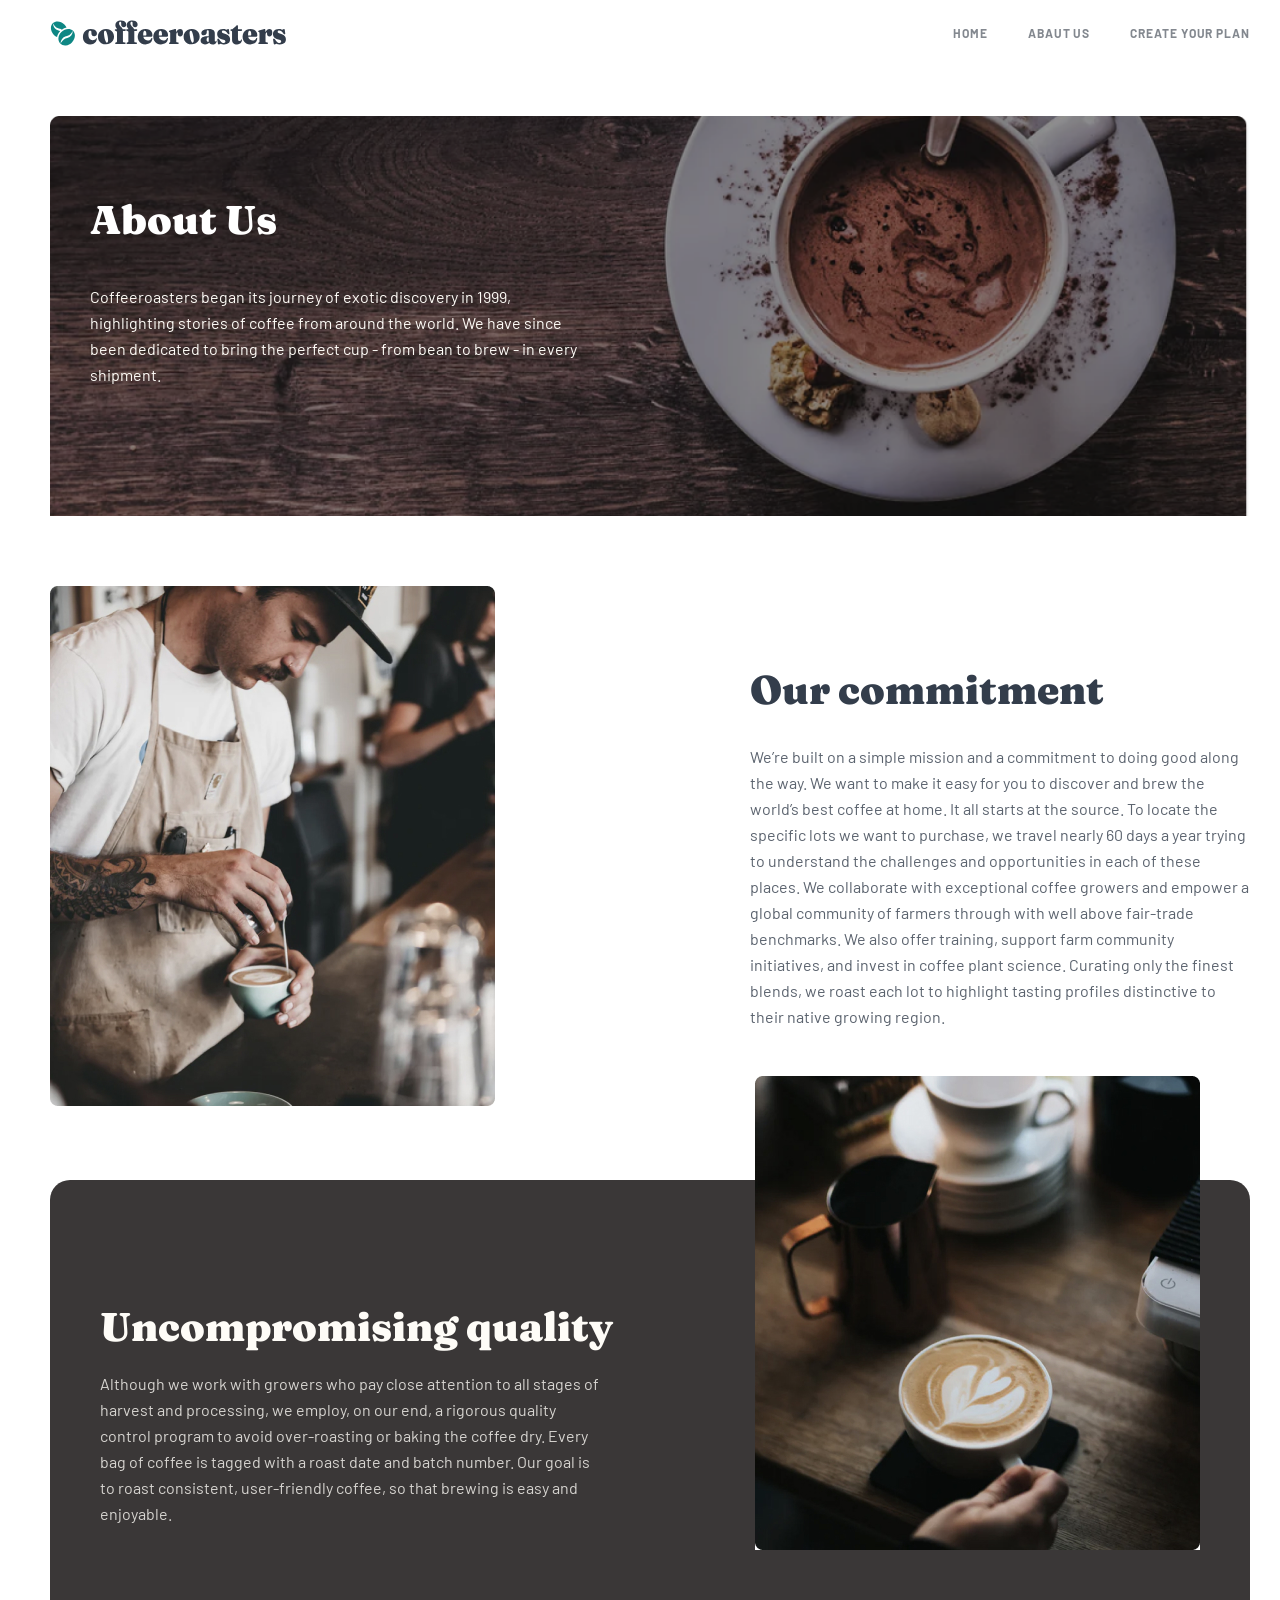
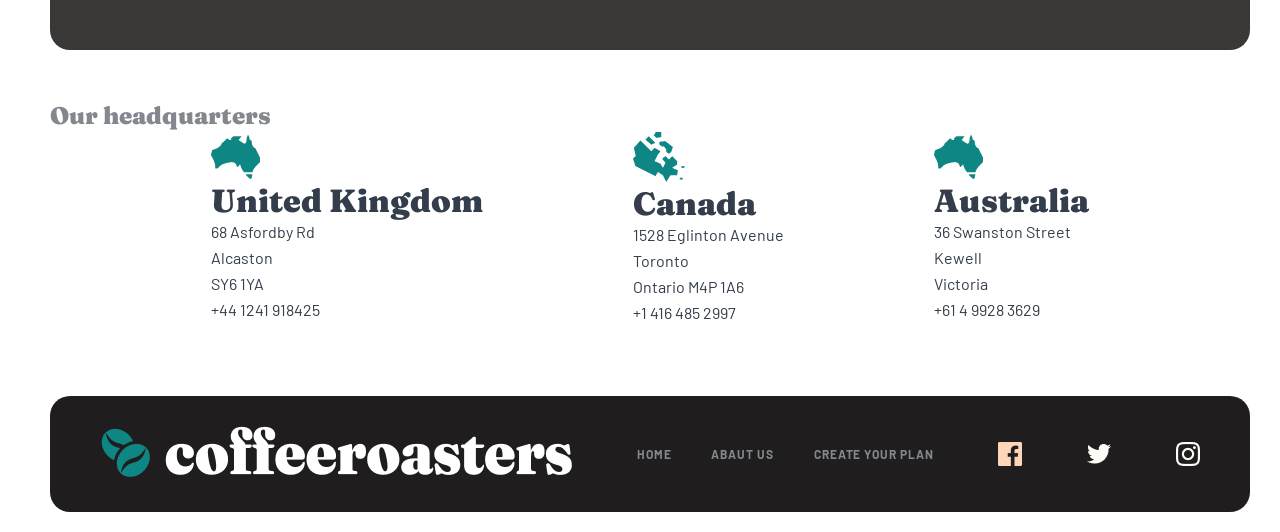
==== pages/abaut.html @ 78ddd1e0 "coffee" ====
<!DOCTYPE html>
  <html lang="en">
  <head>
    <meta charset="UTF-8">
    <meta name="viewport" content="width=device-width, initial-scale=1.0">
    <title>Abaut coffee</title>
    <link rel="stylesheet" href="../css/fonts.css">
    <link rel="stylesheet" href="../css/stayle.css">
  </head>
  <body>
      <div class="wraper">

     <header class="header">
       <nav class="navbar">
       <img src="../img/logo__footer.svg" class="navar__logo" alt="">
      
        <ul class="navbar__list">
        <li navbar__itmes>
            <a href="#" class="navbar__link">Home</a>
        </li>

         <li navbar__itmes>
            <a href="./pages/abaut.html" class="navbar__link">Abaut us</a>
        </li>
         <li navbar__itmes>
            <a href="#" class="navbar__link">Create Your plan</a>
         </li> 
         </ul>
         </nav>
         <div class="abautIntro">
          <div class="abautIntro__left"></div>         
        <h2 class="abautIntro__title">About Us</h2>
        <p class="abautIntro__text">Coffeeroasters began its journey of exotic discovery in 1999, highlighting stories of coffee from around the world. We have since been dedicated to bring the perfect cup - from bean to brew - in every shipment.</p>
        </div>
        
        <main>

          <section class="aur">
            <div class="aur__left">
              <div class="aur__img"><img src="../img/left.jpg" alt=""></div>
            </div>
            <div class="aur__right">
           <h2 class="aur__title">Our commitment</h2>
           <p class="aur__text">We’re built on a simple mission and a commitment to doing good along the way. We want to make it easy for you to discover and brew the world’s best coffee at home. It all starts at the source. To locate the specific lots we want to purchase, we travel nearly 60 days a year trying to understand the challenges and opportunities in each of these places. We collaborate with exceptional coffee growers and empower a global community of farmers through with well above fair-trade benchmarks. We also offer training, support farm community initiatives, and invest in coffee plant science. Curating only the finest blends, we roast each lot to highlight tasting profiles distinctive to their native growing region.</p>
            </div>
          </section>
        </main>
        <main class="quality">
          <div class="quality__left">
          <h2 class="quality__title">Uncompromising quality</h2>
          <p class="qualty__text">Although we work with growers who pay close attention to all stages of harvest and processing, we employ, on our end, a rigorous quality control program to avoid over-roasting or baking the coffee dry. Every bag of coffee is tagged with a roast date and batch number. Our goal is to roast consistent, user-friendly coffee, so that brewing is easy and enjoyable.</p>
         </div>
         <div class="quality__right"><img src="../img/copichino.jpg" alt=""></div>
        </main>
        <h4 class="cauntry__title">Our headquarters</h4>
        <section class="cauntry">
          <div><img src="../img/jaylashuv1.png" alt="">
          <h2 class="cauntry__h2">United Kingdom</h2>
         <p>68  Asfordby Rd</p>
         <p>Alcaston</p>
         <p>SY6 1YA</p>
         <p>+44 1241 918425</p>
        </div>
          <div><img src="../img/joylashuv2.png" alt="">
          <h2 class="cauntry__h2">Canada</h2>
         <p>1528  Eglinton Avenue</p>
         <p>Toronto</p>
         <p>Ontario M4P 1A6</p>
         <p>+1 416 485 2997</p>
           </div>
           <div><img src="../img/joylashuv.3.png" alt="">
          <h2 class="cauntry__h2">Australia</h2>
         <p>36 Swanston Street</p>
         <p>Kewell</p>
         <p>Victoria</p>
         <p>+61 4 9928 3629</p>
        </div>
        </section>
      </header> 
        <footer class="footer"> 
        <div class="footrt__img"><img src="../img/logo__nav.png" alt=""></div>
        <ul class="navbar__list">
        <li navbar__itmes>
            <a href="#" class="navbar__link">Home</a>
        </li>
         <li navbar__itmes>
            <a href="#" class="navbar__link">Abaut us</a>
        </li>
         <li navbar__itmes>
            <a href="#" class="navbar__link">Create Your plan</a>
        </li>
        </ul>
       <img src="../img/fakebook.png" alt="">
       <img src="../img/tiwitwe.png" alt="">
       <img src="../img/instagaram.png" alt="">
       </footer> 
          </div>
  </body>
  </html>
---- css/fonts.css ----
/* fraunces-regular - latin */
@font-face {
  font-display: swap; /* Check https://developer.mozilla.org/en-US/docs/Web/CSS/@font-face/font-display for other options. */
  font-family: 'Fraunces';
  font-style: normal;
  font-weight: 400;
  src: url('../fonts/fraunces-v38-latin-regular.woff2') format('woff2'); /* Chrome 36+, Opera 23+, Firefox 39+, Safari 12+, iOS 10+ */
}
/* fraunces-900 - latin */
@font-face {
  font-display: swap; /* Check https://developer.mozilla.org/en-US/docs/Web/CSS/@font-face/font-display for other options. */
  font-family: 'Fraunces';
  font-style: normal;
  font-weight: 900;
  src: url('../fonts/fraunces-v38-latin-900.woff2') format('woff2'); /* Chrome 36+, Opera 23+, Firefox 39+, Safari 12+, iOS 10+ */
}

/* barlow-regular - latin */
@font-face {
  font-display: swap; /* Check https://developer.mozilla.org/en-US/docs/Web/CSS/@font-face/font-display for other options. */
  font-family: 'Barlow';
  font-style: normal;
  font-weight: 400;
  src: url('../fonts/barlow-v13-latin-regular.woff2') format('woff2'); /* Chrome 36+, Opera 23+, Firefox 39+, Safari 12+, iOS 10+ */
}
/* barlow-700 - latin */
@font-face {
  font-display: swap; /* Check https://developer.mozilla.org/en-US/docs/Web/CSS/@font-face/font-display for other options. */
  font-family: 'Barlow';
  font-style: normal;
  font-weight: 700;
  src: url('../fonts/barlow-v13-latin-700.woff2') format('woff2'); /* Chrome 36+, Opera 23+, Firefox 39+, Safari 12+, iOS 10+ */
}
---- css/stayle.css ----
@charset "UTF-8";
* {
  padding: 0;
  margin: 0;
  box-sizing: border-box;
}

li {
  list-style: none;
}

a {
  text-decoration: none;
}

.wraper {
  width: 1300px;
  margin: auto;
  padding: 20px 50px;
}

.navbar {
  display: flex;
  justify-content: space-between;
  align-items: center;
}
.navbar__logo {
  width: 220px;
}
.navbar__list {
  gap: 40px;
  display: flex;
  justify-content: space-between;
  align-items: center;
}
.navbar__link {
  /* HOME */
  font-family: "Barlow";
  font-style: normal;
  font-weight: 700;
  font-size: 12px;
  line-height: 15px;
  /* identical to box height, or 125% */
  letter-spacing: 0.923077px;
  text-transform: uppercase;
  color: #83888F;
}
.navbar__link__hover {
  color: #312d2d;
  transition: all 0.3s linear;
}

.intro {
  background-image: url(../img/coffe.png);
  background-repeat: no-repeat;
  background-size: cover;
  background-position: top center;
  height: 500px;
  border-radius: 20px;
  margin-top: 70px;
  padding: 60px 70px;
}
.intro__title {
  /* Great coffee made si */
  width: 500px;
  font-family: "Fraunces ";
  font-style: normal;
  font-weight: 900;
  font-size: 72px;
  line-height: 72px;
  /* or 100% */
  color: #FEFCF7;
}
.intro__text {
  /* Start your mornings */
  width: 500px;
  margin: 20px 0;
  font-family: "Barlow";
  font-style: normal;
  font-weight: 400;
  font-size: 16px;
  line-height: 26px;
  /* or 162% */
  color: #FEFCF7;
  mix-blend-mode: normal;
  opacity: 0.8;
}
.intro__btn:hover {
  border-color: aqua;
}
.intro__btn:active {
  border-color: rgb(103, 146, 146);
}
.intro__btn {
  /* Group 3 */
  width: 217px;
  height: 56px;
  /* Rectangle */
  background: #66D2CF;
  border-radius: 6px;
  /* Create your plan */
  font-family: "Fraunces ";
  font-style: normal;
  font-weight: 900;
  font-size: 18px;
  line-height: 25px;
  /* identical to box height, or 139% */
  text-align: center;
  color: #FEFCF7;
  border: none;
}

.collection {
  display: flex;
  justify-content: space-between;
  align-items: center;
  margin-top: 100px;
  background-image: url(../img/collecion.png);
  background-size: contain;
  background-repeat: no-repeat;
  background-position: top center;
}
.collection__card {
  margin-top: 50px;
  display: flex;
  justify-content: space-between;
  align-items: center;
  flex-direction: column;
  text-align: center;
  gap: 30px;
}
.collection__title {
  font-family: "Fraunces";
  font-style: normal;
  font-weight: 900;
  font-size: 24px;
  line-height: 32px;
  /* identical to box height, or 133% */
  text-align: center;
  color: #333D4B;
}
.collection__text {
  /* Light and flavorful */
  font-family: "Barlow";
  font-style: normal;
  font-weight: 400;
  font-size: 16px;
  line-height: 26px;
  /* or 162% */
  text-align: center;
  color: #333D4B;
}

.why {
  position: relative;
  height: 600px;
  border-radius: 20px;
  background-color: #1b1a1a;
  color: white;
  padding: 50px;
}
.why__title {
  text-align: center;
  margin-top: 30px;
  font-family: "Fraunces";
  font-style: normal;
  font-weight: 900;
  font-size: 40px;
  /* identical to box height, or 120% */
  text-align: center;
  color: #FEFCF7;
}
.why__text {
  /* A large part of our */
  font-family: "Barlow";
  width: 600px;
  margin: auto;
  font-style: normal;
  font-weight: 400;
  font-size: 16px;
  line-height: 26px;
  /* or 162% */
  text-align: center;
  color: #FEFCF7;
  mix-blend-mode: normal;
  opacity: 0.8;
}
.why__cards {
  display: flex;
  justify-content: space-between;
  align-items: center;
  position: absolute;
  gap: 25px;
  bottom: -100px;
}
.why__card {
  /* Group 10 Copy 2 */
  width: 350px;
  height: 382px;
  background-color: #0E8784;
  border-radius: 20px;
  padding: 40px 30px;
  display: flex;
  justify-content: space-between;
  align-items: center;
  flex-direction: column;
  justify-content: center;
  gap: 30px;
}
.why__title {
  /* Best quality */
  font-family: "Fraunces";
  font-style: normal;
  font-weight: 900;
  font-size: 24px;
  line-height: 32px;
  /* identical to box height, or 133% */
  text-align: center;
  color: #FEFCF7;
}
.why__text {
  /* Best quality */
  font-family: "Fraunces ";
  font-style: normal;
  font-weight: 900;
  font-size: 24px;
  line-height: 32px;
  /* identical to box height, or 133% */
  text-align: center;
  color: #FEFCF7;
}

.work {
  margin-top: 200px;
}
.work__title {
  /* How it works */
  font-family: "Fraunces ";
  font-style: normal;
  font-weight: 900;
  font-size: 24px;
  line-height: 32px;
  /* identical to box height, or 133% */
  color: #83888F;
}
.work__top {
  display: flex;
  justify-content: space-between;
  align-items: center;
  width: 900px;
  margin: 40px 0;
}
.work__circle {
  width: 40px;
  height: 40px;
  border-radius: 50%;
  border: 1px solid rgb(33, 140, 104);
}
.work__hr {
  height: 2px;
  border-radius: 20px;
  border: 2px solid;
  width: 500px;
}
.work__bottom {
  display: flex;
  justify-content: space-between;
  align-items: center;
}
.work__subtitle {
  /* 01 */
  font-family: "Fraunces ";
  font-style: normal;
  font-weight: 900;
  font-size: 72px;
  line-height: 72px;
  /* identical to box height, or 100% */
  color: #FDD6BA;
}
.work__maintitle {
  /* Pick your coffee */
  font-family: "Fraunces ";
  font-style: normal;
  font-weight: 900;
  font-size: 32px;
  line-height: 36px;
  /* or 112% */
  color: #333D4B;
}
.work__text {
  /* Select from our evol */
  font-family: "Barlow";
  font-style: normal;
  font-weight: 400;
  font-size: 16px;
  line-height: 26px;
  width: 300px;
  /* or 162% */
  margin: 20px 0;
  color: #333D4B;
}
.work__btn:hover {
  border-color: aqua;
}
.work__btn:active {
  border-color: rgb(103, 146, 146);
}
.work__btn {
  /* Group 3 */
  width: 217px;
  height: 56px;
  /* Rectangle */
  background: #66D2CF;
  border-radius: 6px;
  /* Create your plan */
  font-family: "Fraunces ";
  font-style: normal;
  font-weight: 900;
  font-size: 18px;
  line-height: 25px;
  /* identical to box height, or 139% */
  text-align: center;
  color: #FEFCF7;
  border: none;
}

.footer {
  background-color: rgb(31, 29, 29);
  display: flex;
  justify-content: space-between;
  align-items: center;
  padding: 30px 50px;
  border-radius: 20px;
  margin-top: 70px;
}
.footer__logo {
  width: 200px;
}
.footer__list {
  display: flex;
  justify-content: space-between;
  align-items: center;
  gap: 20px;
}
.footer__link {
  color: white;
  font-family: "Barlow";
}
.footer__link:hover {
  background-color: rgb(67, 28, 28);
}

.abautIntro {
  margin-top: 70px;
  height: 400px;
  background-image: url(../img/bg.png);
  background-repeat: no-repeat;
  background-position: center top;
  background-size: cover;
  padding: 80px 40px;
}
.abautIntro__title {
  /* About Us */
  font-family: "Fraunces";
  font-style: normal;
  font-weight: 900;
  font-size: 40px;
  line-height: 48px;
  /* identical to box height, or 120% */
  color: white;
}
.abautIntro__text {
  /* Coffeeroasters began */
  font-family: "Barlow";
  width: 500px;
  font-style: normal;
  font-weight: 400;
  font-size: 16px;
  line-height: 26px;
  /* or 162% */
  margin-top: 40px;
  color: #FEFCF7;
}

.aur {
  display: flex;
  justify-content: space-between;
  align-items: center;
  gap: 70px;
  margin: 70px 0;
}
.aur__title {
  /* Our commitment */
  font-family: "Fraunces";
  font-style: normal;
  font-weight: 900;
  font-size: 40px;
  line-height: 48px;
  /* identical to box height, or 120% */
  color: #333D4B;
}
.aur__text {
  /* We’re built on a sim */
  font-family: "Barlow";
  font-style: normal;
  font-weight: 400;
  font-size: 16px;
  line-height: 26px;
  /* or 162% */
  margin-top: 30px;
  width: 500px;
  color: #333D4B;
  mix-blend-mode: normal;
  opacity: 0.8;
}

.quality {
  display: flex;
  justify-content: space-between;
  align-items: center;
  height: 470px;
  background-color: rgb(58, 55, 55);
  margin: 50px 0;
  border-radius: 20px;
  padding: 0 50px;
}
.quality__title {
  /* Uncompromising quali */
  font-family: "Fraunces";
  font-style: normal;
  font-weight: 900;
  font-size: 40px;
  line-height: 48px;
  /* identical to box height, or 120% */
  color: #FEFCF7;
}
.quality .qualty__text {
  /* Although we work wit */
  font-family: "Barlow";
  font-style: normal;
  font-weight: 400;
  font-size: 16px;
  line-height: 26px;
  /* or 162% */
  width: 500px;
  color: #FEFCF7;
  margin-top: 20px;
  mix-blend-mode: normal;
  opacity: 0.8;
}
.quality__right {
  margin-top: -200px;
  border-radius: 20px;
}

.cauntry {
  display: flex;
  justify-content: space-between;
  align-items: center;
  justify-content: center;
  gap: 150px;
}
.cauntry__title {
  /* Our headquarters */
  font-family: "Fraunces";
  font-style: normal;
  font-weight: 900;
  font-size: 24px;
  line-height: 32px;
  /* identical to box height, or 133% */
  color: #83888F;
}
.cauntry__h2 {
  /* United Kingdom */
  font-family: "Fraunces";
  font-style: normal;
  font-weight: 900;
  font-size: 32px;
  line-height: 36px;
  /* identical to box height, or 112% */
  color: #333D4B;
}
.cauntry p {
  /* 68 Asfordby Rd Alcas */
  font-family: "Barlow";
  font-style: normal;
  font-weight: 400;
  font-size: 16px;
  line-height: 26px;
  /* or 162% */
  color: #333D4B;
}

.creat {
  justify-content: center;
  align-items: center;
  background-image: url(../img/bgimg.png);
  margin-top: 70px;
  height: 450px;
  margin-top: 70px;
  border-radius: 20px;
}
.creat__title {
  /* Create a plan */
  font-family: "Fraunces";
  font-style: normal;
  font-weight: 900;
  font-size: 72px;
  line-height: 72px;
  padding: 20px 0;
  /* identical to box height, or 100% */
  color: #FEFCF7;
}
.creat__text {
  /* Build a subscription */
  font-family: "Barlow";
  font-style: normal;
  font-weight: 400;
  font-size: 16px;
  line-height: 26px;
  /* or 162% */
  color: #FEFCF7;
  mix-blend-mode: normal;
  opacity: 0.8;
  width: 500px;
}

.work2 {
  height: 500px;
  background-color: rgb(30, 28, 28);
  padding: 20px 20px;
  border-radius: 20px;
  margin-top: 30px;
}
.work2__subtitle {
  /* 01 */
  font-family: "Fraunces 9pt";
  font-style: normal;
  font-weight: 900;
  font-size: 72px;
  line-height: 72px;
  /* identical to box height, or 100% */
  color: #FDD6BA;
}
.work2__maintitle {
  /* Pick your coffee */
  font-family: "Fraunces";
  font-style: normal;
  font-weight: 900;
  font-size: 32px;
  line-height: 36px;
  /* or 112% */
  color: #FEFCF7;
}
.work2__text {
  /* Select from our evol */
  font-family: "Barlow";
  font-style: normal;
  font-weight: 400;
  font-size: 16px;
  line-height: 26px;
  /* or 162% */
  color: #FEFCF7;
  gap: 10px;
}

.drink {
  display: flex;
  justify-content: space-between;
  align-items: center;
  text-align: start;
  margin-top: 100px;
}
.drink__right {
  width: 800px;
}
.drink__itme {
  display: flex;
  justify-content: space-between;
  align-items: center;
  gap: 30px;
  margin-top: 20px;
}
.drink__itme h2 {
  /* 01 */
  font-family: "Fraunces";
  font-style: normal;
  font-weight: 900;
  font-size: 24px;
  line-height: 32px;
  /* identical to box height, or 133% */
  color: #0E8784;
}
.drink__itme p {
  /* Preferences */
  font-family: "Fraunces";
  font-style: normal;
  font-weight: 900;
  font-size: 24px;
  line-height: 32px;
  /* identical to box height, or 133% */
  color: #333D4B;
}
.drink__itme p:hover {
  color: #0E8784;
}
.drink hr {
  border: 1px solid;
  margin-top: 20px;
}
.drink__card {
  display: flex;
  justify-content: space-between;
  align-items: center;
  flex-direction: column;
  gap: 30px;
  margin-top: 30px;
}
.drink__card-top {
  display: flex;
  justify-content: space-between;
  align-items: center;
  gap: 50px;
}
.drink__card-top p {
  /* How do you drink you */
  font-family: "Fraunces";
  font-style: normal;
  font-weight: 900;
  font-size: 40px;
  line-height: 48px;
  /* identical to box height, or 120% */
  color: #83888F;
}
.drink__card-top i {
  font-size: 50px;
}
.drink__card-bottom {
  display: flex;
  justify-content: space-between;
  align-items: center;
  gap: 30px;
}
.drink__card-bottom-card {
  width: 250px;
  height: 220px;
  border: 1px solid;
  border-radius: 20px;
  display: flex;
  justify-content: space-between;
  align-items: center;
  flex-direction: column;
  justify-content: center;
  gap: 30px;
  text-align: center;
  padding: 30px 20px;
  background-color: aqua;
}
.drink__card-bottom-card:hover {
  background-color: antiquewhite;
}
.drink__card-bottom-card:active {
  background-color: #333D4B;
}

.order {
  width: 700px;
  height: 200px;
  border: 1px solid;
  background-color: #333D4B;
  padding: 20px 10px;
  border-radius: 20px;
  margin-top: 30px;
}
.order__title {
  /* Order Summary */
  font-family: "Barlow";
  font-style: normal;
  font-weight: 400;
  font-size: 16px;
  line-height: 26px;
  /* identical to box height, or 162% */
  text-transform: uppercase;
  width: 500px;
  color: #FFFFFF;
  mix-blend-mode: normal;
  opacity: 0.5;
}
.order__text {
  /* “I drink my coffee a */
  font-family: "Fraunces";
  font-style: normal;
  font-weight: 900;
  font-size: 24px;
  line-height: 40px;
  /* or 167% */
  color: #FFFFFF;
  margin-top: 20px;
}

.btn:hover {
  border-color: aqua;
}
.btn:active {
  border-color: rgb(103, 146, 146);
}
.btn {
  /* Group 3 */
  width: 217px;
  height: 56px;
  /* Rectangle */
  background: #66D2CF;
  border-radius: 6px;
  /* Create your plan */
  font-family: "Fraunces ";
  font-style: normal;
  font-weight: 900;
  font-size: 18px;
  line-height: 25px;
  /* identical to box height, or 139% */
  text-align: center;
  color: #FEFCF7;
  border: none;
  margin-top: 20px;
}

.order__right {
  display: flex;
  justify-content: space-between;
  align-items: center;
  width: 700px;
  height: 200px;
  background-color: black;
  border-radius: 20px;
}/*# sourceMappingURL=stayle.css.map */
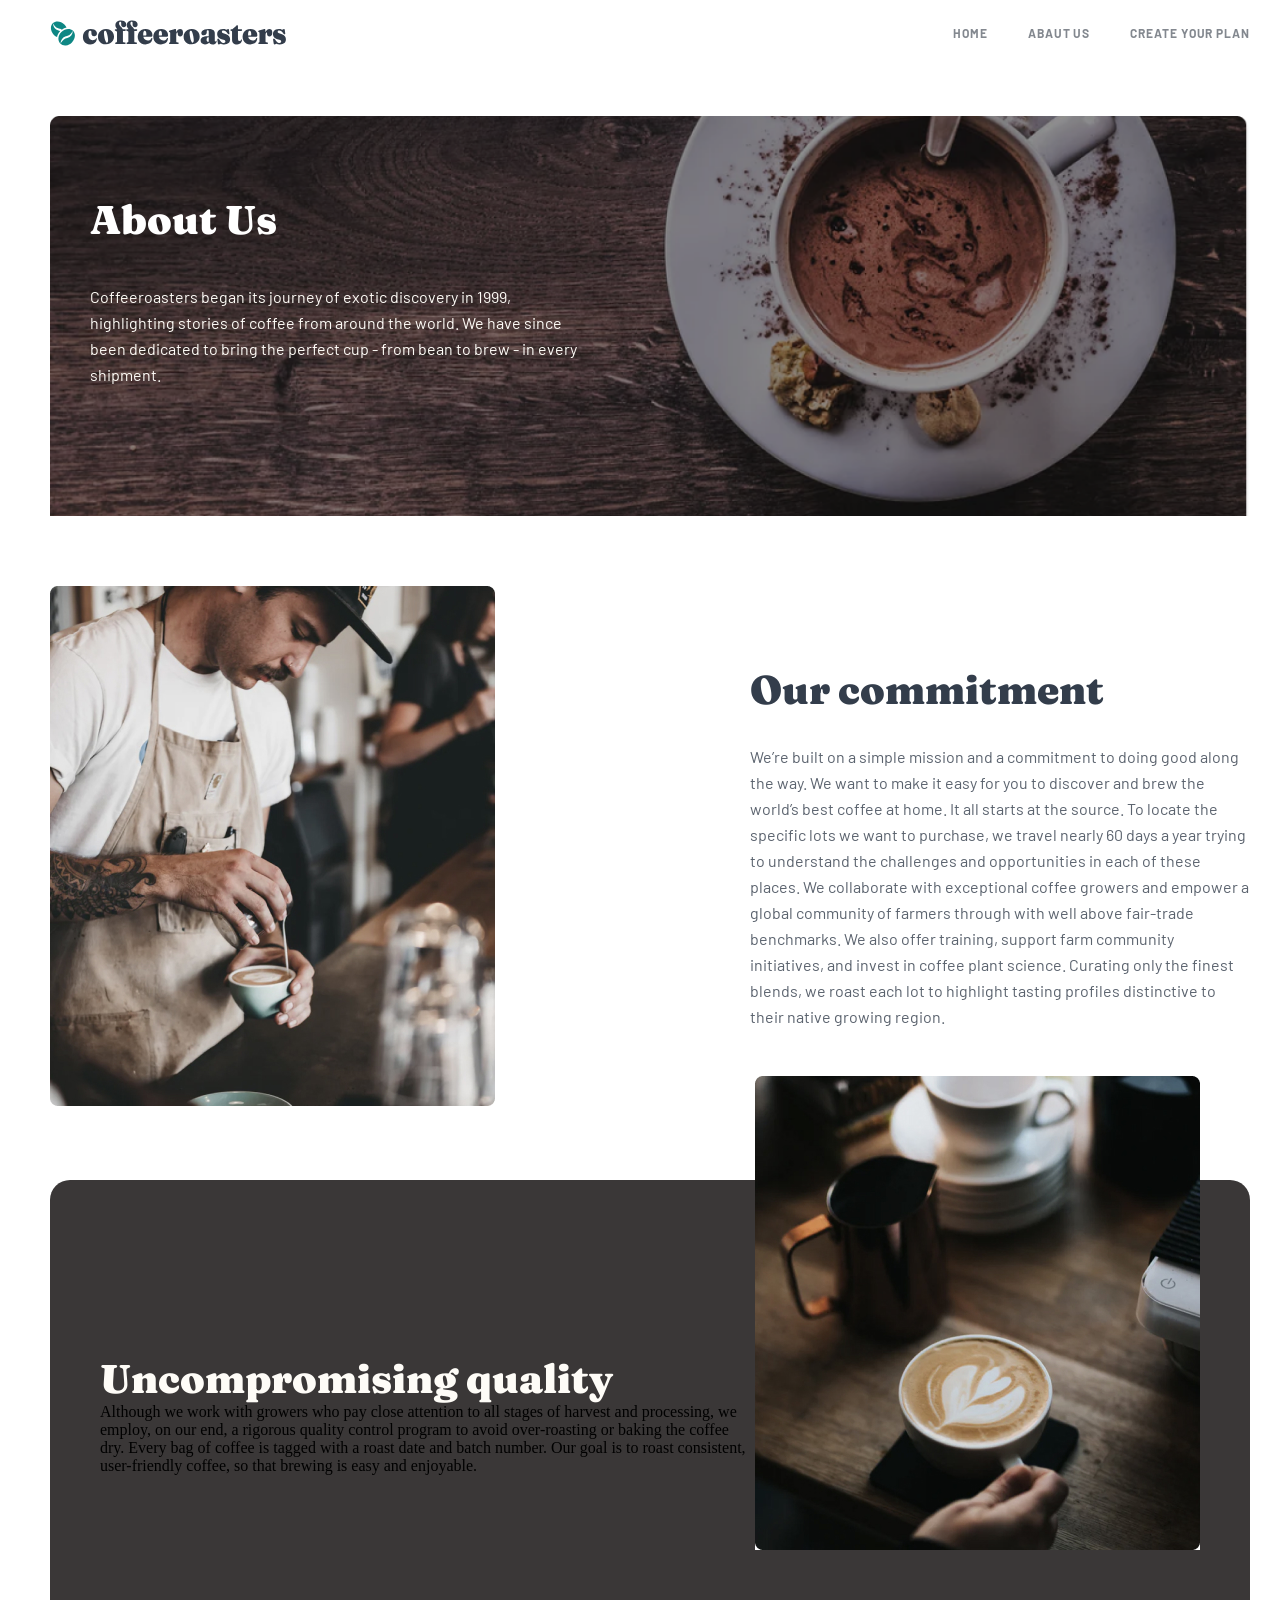
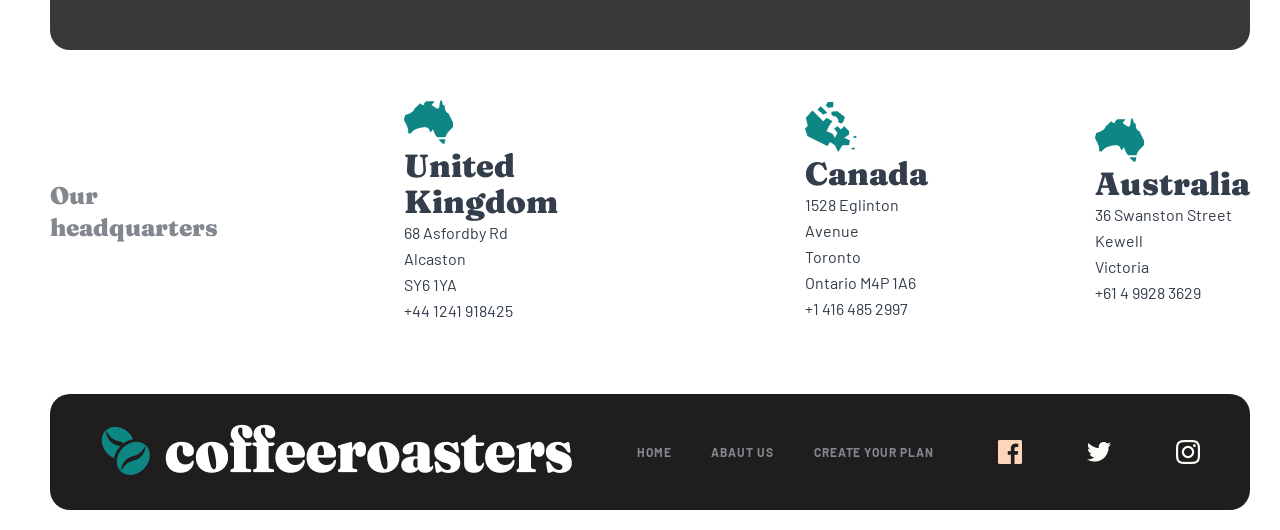
==== commit 72a1b7b5: "coffee" ====
--- a/pages/abaut.html
+++ b/pages/abaut.html
@@ -1,100 +1,117 @@
 <!DOCTYPE html>
-  <html lang="en">
-  <head>
-    <meta charset="UTF-8">
-    <meta name="viewport" content="width=device-width, initial-scale=1.0">
-    <title>Abaut coffee</title>
-    <link rel="stylesheet" href="../css/fonts.css">
-    <link rel="stylesheet" href="../css/stayle.css">
-  </head>
-  <body>
-      <div class="wraper">
+<html lang="en">
 
-     <header class="header">
-       <nav class="navbar">
-       <img src="../img/logo__footer.svg" class="navar__logo" alt="">
-      
+<head>
+  <meta charset="UTF-8">
+  <meta name="viewport" content="width=device-width, initial-scale=1.0">
+  <title>Abaut coffee</title>
+  <link rel="stylesheet" href="../css/fonts.css">
+  <link rel="stylesheet" href="../css/stayle.css">
+</head>
+
+<body>
+  <div class="wraper">
+
+    <header class="header">
+      <nav class="navbar">
+        <img src="../img/logo__footer.svg" class="navar__logo" alt="">
+
         <ul class="navbar__list">
-        <li navbar__itmes>
-            <a href="#" class="navbar__link">Home</a>
-        </li>
+          <li navbar__itmes>
+            <a href="../index.html" class="navbar__link">Home</a>
+          </li>
 
-         <li navbar__itmes>
+          <li navbar__itmes>
             <a href="./pages/abaut.html" class="navbar__link">Abaut us</a>
-        </li>
-         <li navbar__itmes>
-            <a href="#" class="navbar__link">Create Your plan</a>
-         </li> 
-         </ul>
-         </nav>
-         <div class="abautIntro">
+          </li>
+          <li navbar__itmes>
+            <a href="./create.html" class="navbar__link">Create Your plan</a>
+          </li>
+        </ul>
+        <div class="navbar__burger">
+          <div class="navbar__burger__itme"></div>
+          <div class="navbar__burger__itme"></div>
+          <div class="navbar__burger__itme"></div>
+        </div>
+      </nav>
+      <div class="abautIntro">
           <div class="abautIntro__left"></div>         
         <h2 class="abautIntro__title">About Us</h2>
         <p class="abautIntro__text">Coffeeroasters began its journey of exotic discovery in 1999, highlighting stories of coffee from around the world. We have since been dedicated to bring the perfect cup - from bean to brew - in every shipment.</p>
         </div>
-        
-        <main>
+    </header>
 
-          <section class="aur">
-            <div class="aur__left">
-              <div class="aur__img"><img src="../img/left.jpg" alt=""></div>
-            </div>
-            <div class="aur__right">
-           <h2 class="aur__title">Our commitment</h2>
-           <p class="aur__text">We’re built on a simple mission and a commitment to doing good along the way. We want to make it easy for you to discover and brew the world’s best coffee at home. It all starts at the source. To locate the specific lots we want to purchase, we travel nearly 60 days a year trying to understand the challenges and opportunities in each of these places. We collaborate with exceptional coffee growers and empower a global community of farmers through with well above fair-trade benchmarks. We also offer training, support farm community initiatives, and invest in coffee plant science. Curating only the finest blends, we roast each lot to highlight tasting profiles distinctive to their native growing region.</p>
-            </div>
-          </section>
-        </main>
-        <main class="quality">
-          <div class="quality__left">
+    <main>
+
+      <section class="aur">
+          <div class="aur__left">
+            <div class="aur__img"><img src="../img/left.jpg" alt=""></div>
+          </div>
+          <div class="aur__right">
+            <h2 class="aur__title">Our commitment</h2>
+            <p class="aur__text">We’re built on a simple mission and a commitment to doing good along the way. We want
+              to make it easy for you to discover and brew the world’s best coffee at home. It all starts at the source.
+              To locate the specific lots we want to purchase, we travel nearly 60 days a year trying to understand the
+              challenges and opportunities in each of these places. We collaborate with exceptional coffee growers and
+              empower a global community of farmers through with well above fair-trade benchmarks. We also offer
+              training, support farm community initiatives, and invest in coffee plant science. Curating only the finest
+              blends, we roast each lot to highlight tasting profiles distinctive to their native growing region.</p>
+          </div>
+        </section>
+    </main>
+    <main class="quality">
+        <div class="quality__left">
           <h2 class="quality__title">Uncompromising quality</h2>
-          <p class="qualty__text">Although we work with growers who pay close attention to all stages of harvest and processing, we employ, on our end, a rigorous quality control program to avoid over-roasting or baking the coffee dry. Every bag of coffee is tagged with a roast date and batch number. Our goal is to roast consistent, user-friendly coffee, so that brewing is easy and enjoyable.</p>
-         </div>
-         <div class="quality__right"><img src="../img/copichino.jpg" alt=""></div>
-        </main>
+          <p class="qualty__text">Although we work with growers who pay close attention to all stages of harvest and
+            processing, we employ, on our end, a rigorous quality control program to avoid over-roasting or baking the
+            coffee dry. Every bag of coffee is tagged with a roast date and batch number. Our goal is to roast
+            consistent, user-friendly coffee, so that brewing is easy and enjoyable.</p>
+        </div>
+        <div class="quality__right"><img src="../img/copichino.jpg" alt="" class="quality__img"></div>
+      </main>
+    <section class="cauntry">
         <h4 class="cauntry__title">Our headquarters</h4>
-        <section class="cauntry">
-          <div><img src="../img/jaylashuv1.png" alt="">
+        <div><img src="../img/jaylashuv1.png" alt="">
           <h2 class="cauntry__h2">United Kingdom</h2>
-         <p>68  Asfordby Rd</p>
-         <p>Alcaston</p>
-         <p>SY6 1YA</p>
-         <p>+44 1241 918425</p>
+          <p>68 Asfordby Rd</p>
+          <p>Alcaston</p>
+          <p>SY6 1YA</p>
+          <p>+44 1241 918425</p>
         </div>
-          <div><img src="../img/joylashuv2.png" alt="">
+        <div><img src="../img/joylashuv2.png" alt="">
           <h2 class="cauntry__h2">Canada</h2>
-         <p>1528  Eglinton Avenue</p>
-         <p>Toronto</p>
-         <p>Ontario M4P 1A6</p>
-         <p>+1 416 485 2997</p>
-           </div>
-           <div><img src="../img/joylashuv.3.png" alt="">
+          <p>1528 Eglinton Avenue</p>
+          <p>Toronto</p>
+          <p>Ontario M4P 1A6</p>
+          <p>+1 416 485 2997</p>
+        </div>
+        <div><img src="../img/joylashuv.3.png" alt="">
           <h2 class="cauntry__h2">Australia</h2>
-         <p>36 Swanston Street</p>
-         <p>Kewell</p>
-         <p>Victoria</p>
-         <p>+61 4 9928 3629</p>
+          <p>36 Swanston Street</p>
+          <p>Kewell</p>
+          <p>Victoria</p>
+          <p>+61 4 9928 3629</p>
         </div>
-        </section>
-      </header> 
-        <footer class="footer"> 
-        <div class="footrt__img"><img src="../img/logo__nav.png" alt=""></div>
-        <ul class="navbar__list">
+      </section>
+
+    <footer class="footer">
+      <div class="footrt__img"><img src="../img/logo__nav.png" alt=""></div>
+      <ul class="navbar__list">
         <li navbar__itmes>
-            <a href="#" class="navbar__link">Home</a>
+          <a href="#" class="navbar__link">Home</a>
         </li>
-         <li navbar__itmes>
-            <a href="#" class="navbar__link">Abaut us</a>
+        <li navbar__itmes>
+          <a href="#" class="navbar__link">Abaut us</a>
         </li>
-         <li navbar__itmes>
-            <a href="#" class="navbar__link">Create Your plan</a>
+        <li navbar__itmes>
+          <a href="#" class="navbar__link">Create Your plan</a>
         </li>
-        </ul>
-       <img src="../img/fakebook.png" alt="">
-       <img src="../img/tiwitwe.png" alt="">
-       <img src="../img/instagaram.png" alt="">
-       </footer> 
-          </div>
-  </body>
-  </html>
-  +      </ul>
+      <img src="../img/fakebook.png" alt="">
+      <img src="../img/tiwitwe.png" alt="">
+      <img src="../img/instagaram.png" alt="">
+    </footer>
+  </div>
+</body>
+
+</html>
--- a/css/stayle.css
+++ b/css/stayle.css
@@ -19,6 +19,12 @@
   padding: 20px 50px;
 }
 
+@media only screen and (max-width: 480px) {
+  .wraper {
+    width: 100%;
+    padding: 20px 30px;
+  }
+}
 .navbar {
   display: flex;
   justify-content: space-between;
@@ -49,7 +55,32 @@
   color: #312d2d;
   transition: all 0.3s linear;
 }
-
+.navbar__burger {
+  display: flex;
+  justify-content: space-between;
+  align-items: center;
+  flex-direction: column;
+  gap: 3px;
+  display: none;
+}
+.navbar__burger__itme {
+  width: 25px;
+  height: 2px;
+  background-color: black;
+  border-radius: 20px;
+}
+
+@media only screen and (max-width: 480px) {
+  .navbar__list {
+    display: none;
+  }
+  .navbar__burger {
+    display: flex;
+  }
+  .navbar__logo {
+    width: 180px;
+  }
+}
 .intro {
   background-image: url(../img/coffe.png);
   background-repeat: no-repeat;
@@ -110,6 +141,38 @@
   border: none;
 }
 
+@media only screen and (max-width: 480px) {
+  .intro {
+    padding: 30px 35px;
+    height: 350px;
+    margin-top: 36px;
+  }
+  .intro__title {
+    width: 100%;
+    font-size: 40px;
+    line-height: 40px;
+    /* or 100% */
+    text-align: center;
+    color: #FEFCF7;
+  }
+  .intro__text {
+    /* Start your mornings */
+    width: 100%;
+    font-style: normal;
+    font-weight: 400;
+    font-size: 15px;
+    line-height: 25px;
+    /* or 167% */
+    text-align: center;
+    color: #FEFCF7;
+    mix-blend-mode: normal;
+    opacity: 0.8;
+  }
+  .intro__btn {
+    margin: auto;
+    display: block;
+  }
+}
 .collection {
   display: flex;
   justify-content: space-between;
@@ -151,6 +214,11 @@
   color: #333D4B;
 }
 
+@media only screen and (max-width: 480px) {
+  .collection {
+    flex-direction: column;
+  }
+}
 .why {
   position: relative;
   height: 600px;
@@ -230,6 +298,46 @@
   color: #FEFCF7;
 }
 
+@media only screen and (max-width: 480px) {
+  .why {
+    width: 100%;
+  }
+  .why__title {
+    /* Why choose us? */
+    font-size: 28px;
+    line-height: 28px;
+    /* identical to box height, or 100% */
+    text-align: center;
+    color: #FEFCF7;
+  }
+  .why__text {
+    /* A large part of our */
+    font-size: 15px;
+    line-height: 25px;
+    /* or 167% */
+    text-align: start;
+    color: #FEFCF7;
+    mix-blend-mode: normal;
+    opacity: 0.8;
+  }
+  .why__cards {
+    position: relative;
+    display: flex;
+    align-items: center;
+    justify-content: center;
+    width: 100%;
+    flex-direction: column;
+  }
+  .why__card {
+    /* Rectangle */
+    width: 279px;
+    height: 382px;
+    left: 48px;
+    top: 2456px;
+    background: #0E8784;
+    border-radius: 8px;
+  }
+}
 .work {
   margin-top: 200px;
 }
@@ -324,6 +432,97 @@
   border: none;
 }
 
+@media only screen and (max-width: 480px) {
+  .work {
+    position: relative;
+    width: 100%;
+    margin-top: 1000px;
+  }
+  .work__title {
+    /* How it works */
+    font-family: "Fraunces";
+    font-style: normal;
+    font-weight: 900;
+    font-size: 24px;
+    line-height: 32px;
+    /* identical to box height, or 133% */
+    text-align: center;
+    color: #83888F;
+  }
+  .work__top {
+    display: none;
+  }
+  .work__subtitle {
+    position: relative;
+    /* 01 */
+    font-family: "Fraunces";
+    font-style: normal;
+    font-weight: 900;
+    font-size: 72px;
+    line-height: 72px;
+    /* identical to box height, or 100% */
+    text-align: center;
+    color: #FDD6BA;
+  }
+  .work__maintitle {
+    /* Pick your coffee */
+    font-family: "Fraunces";
+    font-style: normal;
+    font-weight: 900;
+    font-size: 28px;
+    line-height: 32px;
+    /* identical to box height, or 114% */
+    text-align: center;
+    color: #333D4B;
+  }
+  .work__text {
+    /* Select from our evol */
+    font-family: "Barlow";
+    font-style: normal;
+    font-weight: 400;
+    font-size: 15px;
+    line-height: 25px;
+    /* or 167% */
+    text-align: center;
+    color: #333D4B;
+  }
+  .work__card1 {
+    position: absolute;
+    left: 0%;
+    right: 0%;
+    top: 10.04%;
+    bottom: 67.38%;
+    margin-top: 30px;
+  }
+  .work__card2 {
+    /* Group 14 Copy */
+    margin-top: 200px;
+    position: absolute;
+    left: 0%;
+    right: 0%;
+    top: 37.63%;
+    bottom: 39.78%;
+    margin-top: 300px;
+  }
+  .work__card3 {
+    /* Group 14 Copy 2 */
+    position: absolute;
+    left: 0%;
+    right: 0%;
+    top: 65.23%;
+    bottom: 12.1%;
+    margin-top: 600px;
+  }
+  .work__btn {
+    /* Group 3 */
+    position: absolute;
+    left: 16.82%;
+    right: 16.82%;
+    top: 94.98%;
+    bottom: 0%;
+    margin-top: 820px;
+  }
+}
 .footer {
   background-color: rgb(31, 29, 29);
   display: flex;
@@ -348,6 +547,10 @@
 }
 .footer__link:hover {
   background-color: rgb(67, 28, 28);
+}
+.footer__img {
+  width: 20px;
+  height: 20px;
 }
 
 .abautIntro {
@@ -382,6 +585,44 @@
   color: #FEFCF7;
 }
 
+@media only screen and (max-width: 480px) {
+  .abautIntro {
+    border-radius: 20px;
+    padding: 30px 35px;
+    height: 350px;
+    margin-top: 50px;
+  }
+  .abautIntro__title {
+    width: 100%;
+    /* About Us */
+    height: 28px;
+    left: 0%;
+    right: 0%;
+    top: calc(50% - 14px - 87px);
+    font-family: "Fraunces 9pt";
+    font-style: normal;
+    font-weight: 900;
+    font-size: 28px;
+    line-height: 28px;
+    /* identical to box height, or 100% */
+    text-align: center;
+    color: #FEFCF7;
+    margin-top: 50px;
+  }
+  .abautIntro__text {
+    width: 100%;
+    font-family: "Barlow";
+    font-style: normal;
+    font-weight: 400;
+    font-size: 15px;
+    line-height: 25px;
+    /* or 167% */
+    text-align: center;
+    color: #FEFCF7;
+    mix-blend-mode: normal;
+    opacity: 0.8;
+  }
+}
 .aur {
   display: flex;
   justify-content: space-between;
@@ -414,6 +655,55 @@
   opacity: 0.8;
 }
 
+@media only screen and (max-width: 480px) {
+  .aur {
+    margin-top: 40px;
+    position: relative;
+  }
+  .aur__img {
+    width: 327px;
+    height: 400px;
+    left: 24px;
+    top: 610px;
+  }
+  .aur__title {
+    /* Our commitment */
+    position: absolute;
+    height: 48px;
+    left: 0%;
+    right: 0%;
+    top: calc(50% - 24px - 202.5px);
+    font-family: "Fraunces";
+    font-style: normal;
+    font-weight: 900;
+    font-size: 32px;
+    line-height: 48px;
+    /* identical to box height, or 150% */
+    text-align: center;
+    color: #333D4B;
+    margin-top: 550px;
+  }
+  .aur__text {
+    /* We’re built on a sim */
+    width: 100%;
+    position: absolute;
+    left: 0%;
+    right: 0%;
+    top: 17.22%;
+    bottom: 0%;
+    font-family: "Barlow";
+    font-style: normal;
+    font-weight: 400;
+    font-size: 15px;
+    line-height: 25px;
+    /* or 167% */
+    text-align: center;
+    color: #333D4B;
+    mix-blend-mode: normal;
+    opacity: 0.8;
+    margin-top: 550px;
+  }
+}
 .quality {
   display: flex;
   justify-content: space-between;
@@ -434,7 +724,7 @@
   /* identical to box height, or 120% */
   color: #FEFCF7;
 }
-.quality .qualty__text {
+.quality__text {
   /* Although we work wit */
   font-family: "Barlow";
   font-style: normal;
@@ -453,6 +743,42 @@
   border-radius: 20px;
 }
 
+@media only screen and (max-width: 480px) {
+  .quality {
+    margin-top: 1000px;
+    position: relative;
+    flex-direction: column-reverse;
+    gap: 100px;
+  }
+  .quality__title {
+    /* Uncompromising quali */
+    font-style: normal;
+    font-weight: 900;
+    font-size: 28px;
+    line-height: 28px;
+    /* or 100% */
+    text-align: center;
+    color: #FEFCF7;
+  }
+  .quality__img {
+    border-radius: 20px;
+    width: 350px;
+    height: 250px;
+  }
+  .quality__text {
+    /* Although we work wit */
+    font-family: "Barlow";
+    font-style: normal;
+    font-weight: 400;
+    font-size: 15px;
+    line-height: 25px;
+    /* or 167% */
+    text-align: center;
+    color: #FEFCF7;
+    mix-blend-mode: normal;
+    opacity: 0.8;
+  }
+}
 .cauntry {
   display: flex;
   justify-content: space-between;
@@ -491,6 +817,48 @@
   color: #333D4B;
 }
 
+@media (max-width: 480px) {
+  /* Headquarters bo'limi */
+  .cauntry {
+    padding: 40px 24px;
+    text-align: center;
+  }
+  .cauntry__title {
+    font-size: 16px;
+    margin-bottom: 32px;
+  }
+  /* Ustun o'rniga ketma-ket joylashuv */
+  .cauntry__h2 {
+    display: flex;
+    flex-direction: column;
+    align-items: center;
+    gap: 40px;
+  }
+  .cauntry {
+    display: flex;
+    flex-direction: column;
+    align-items: center;
+    gap: 30px;
+    width: 100%;
+  }
+  .cauntry img,
+  .cauntry svg {
+    width: 48px;
+    height: auto;
+  }
+  .cauntry h3 {
+    font-family: "Fraunces", serif;
+    font-size: 22px;
+    margin: 0;
+  }
+  .cauntry address {
+    font-size: 11px;
+    line-height: 1.8;
+    letter-spacing: 1px;
+    color: #6b6b6b;
+    font-style: normal;
+  }
+}
 .creat {
   justify-content: center;
   align-items: center;
@@ -525,6 +893,37 @@
   width: 500px;
 }
 
+@media only screen and (max-width: 480px) {
+  .creat {
+    margin-top: 40px;
+  }
+  .creat__title {
+    /* Create a plan */
+    font-family: "Fraunces";
+    font-style: normal;
+    font-weight: 900;
+    font-size: 40px;
+    line-height: 40px;
+    /* identical to box height, or 100% */
+    text-align: center;
+    color: #FEFCF7;
+  }
+  .creat__text {
+    width: 100%;
+    /* Build a subscription */
+    font-family: "Barlow";
+    font-style: normal;
+    font-weight: 400;
+    font-size: 15px;
+    line-height: 25px;
+    /* or 167% */
+    text-align: center;
+    color: #FEFCF7;
+    mix-blend-mode: normal;
+    opacity: 0.8;
+    margin-top: 50px;
+  }
+}
 .work2 {
   height: 500px;
   background-color: rgb(30, 28, 28);
@@ -564,6 +963,89 @@
   gap: 10px;
 }
 
+@media only screen and (max-width: 480px) {
+  .work2 {
+    position: relative;
+    width: 100%;
+    margin-top: 30px;
+    height: 1000px;
+  }
+  .work2__title {
+    /* How it works */
+    font-family: "Fraunces";
+    font-style: normal;
+    font-weight: 900;
+    font-size: 24px;
+    line-height: 32px;
+    /* identical to box height, or 133% */
+    text-align: center;
+    color: #83888F;
+  }
+  .work2__top {
+    display: none;
+  }
+  .work2__subtitle {
+    position: relative;
+    /* 01 */
+    font-family: "Fraunces";
+    font-style: normal;
+    font-weight: 900;
+    font-size: 72px;
+    line-height: 72px;
+    /* identical to box height, or 100% */
+    text-align: center;
+    color: #FDD6BA;
+  }
+  .work2__maintitle {
+    /* Pick your coffee */
+    font-family: "Fraunces";
+    font-style: normal;
+    font-weight: 900;
+    font-size: 28px;
+    line-height: 32px;
+    /* identical to box height, or 114% */
+    text-align: center;
+    color: #333D4B;
+  }
+  .work2__text {
+    /* Select from our evol */
+    font-family: "Barlow";
+    font-style: normal;
+    font-weight: 400;
+    font-size: 15px;
+    line-height: 25px;
+    /* or 167% */
+    text-align: center;
+    color: #333D4B;
+  }
+  .work2__card1 {
+    position: absolute;
+    left: 0%;
+    right: 0%;
+    top: 10.04%;
+    bottom: 67.38%;
+    margin-top: 10px;
+  }
+  .work2__card2 {
+    /* Group 14 Copy */
+    margin-top: 200px;
+    position: absolute;
+    left: 0%;
+    right: 0%;
+    top: 37.63%;
+    bottom: 39.78%;
+    margin-top: 50px;
+  }
+  .work2__card3 {
+    /* Group 14 Copy 2 */
+    position: absolute;
+    left: 0%;
+    right: 0%;
+    top: 65.23%;
+    bottom: 12.1%;
+    margin-top: 100px;
+  }
+}
 .drink {
   display: flex;
   justify-content: space-between;
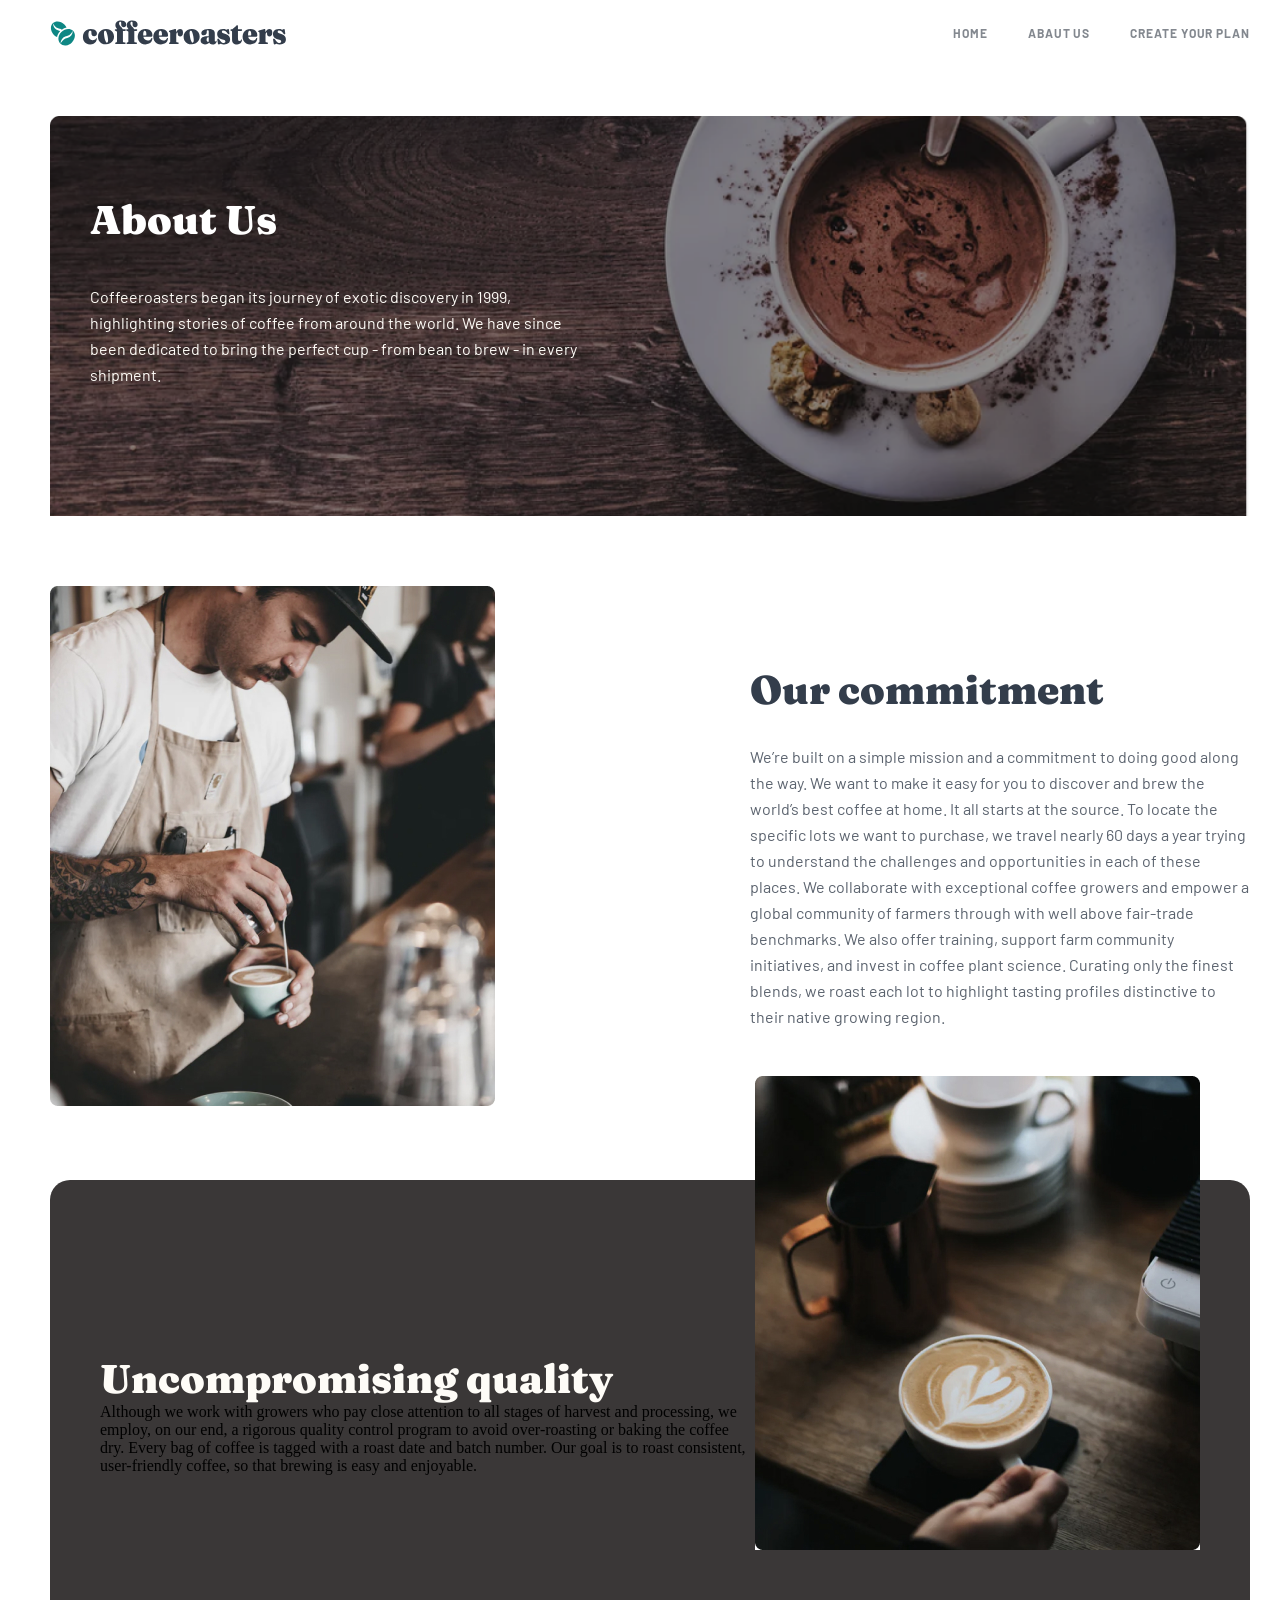
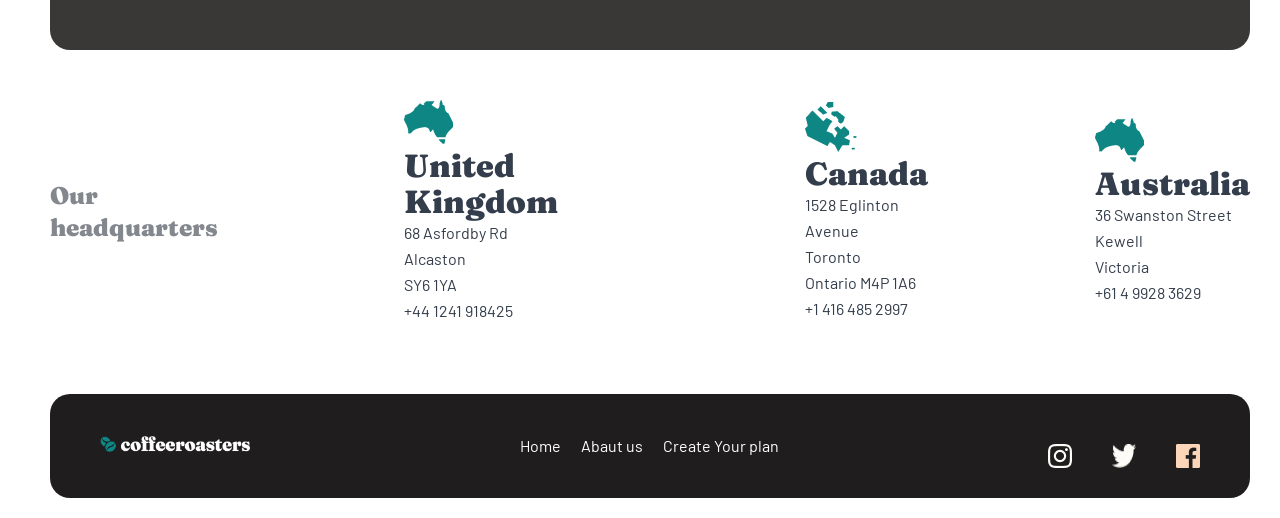
==== commit 051be73c: "coffee" ====
--- a/pages/abaut.html
+++ b/pages/abaut.html
@@ -95,21 +95,24 @@
       </section>
 
     <footer class="footer">
-      <div class="footrt__img"><img src="../img/logo__nav.png" alt=""></div>
-      <ul class="navbar__list">
-        <li navbar__itmes>
-          <a href="#" class="navbar__link">Home</a>
+      <div class=""><img class="footer__img" src="../img/logo__nav.png" alt=""></div>
+
+      <ul class="footer__list">
+        <li footer__itmes>
+          <a href="./index.html" class="footer__link">Home</a>
         </li>
-        <li navbar__itmes>
-          <a href="#" class="navbar__link">Abaut us</a>
+        <li footer__itmes>
+          <a href="./pages/abaut.html" class="footer__link">Abaut us</a>
         </li>
-        <li navbar__itmes>
-          <a href="#" class="navbar__link">Create Your plan</a>
+        <li footer__itmes>
+          <a href="./pages/create.html" class="footer__link">Create Your plan</a>
         </li>
       </ul>
-      <img src="../img/fakebook.png" alt="">
-      <img src="../img/tiwitwe.png" alt="">
-      <img src="../img/instagaram.png" alt="">
+      <div class="footer__social">
+        <img src="../img/instagaram.png" alt="">
+        <img src="../img/tiwitwe.png" alt="">
+        <img src="../img/fakebook.png" alt="">
+      </div>
     </footer>
   </div>
 </body>
--- a/css/stayle.css
+++ b/css/stayle.css
@@ -434,7 +434,10 @@
 
 @media only screen and (max-width: 480px) {
   .work {
-    position: relative;
+    display: flex;
+    flex-direction: column;
+    align-items: center;
+    justify-content: center;
     width: 100%;
     margin-top: 1000px;
   }
@@ -453,7 +456,6 @@
     display: none;
   }
   .work__subtitle {
-    position: relative;
     /* 01 */
     font-family: "Fraunces";
     font-style: normal;
@@ -486,8 +488,14 @@
     text-align: center;
     color: #333D4B;
   }
-  .work__card1 {
-    position: absolute;
+  .work__bottom {
+    flex-direction: column;
+  }
+  .work__card {
+    display: flex;
+    justify-content: space-between;
+    align-items: center;
+    flex-direction: column;
     left: 0%;
     right: 0%;
     top: 10.04%;
@@ -495,9 +503,12 @@
     margin-top: 30px;
   }
   .work__card2 {
+    display: flex;
+    justify-content: space-between;
+    align-items: center;
+    flex-direction: column;
     /* Group 14 Copy */
     margin-top: 200px;
-    position: absolute;
     left: 0%;
     right: 0%;
     top: 37.63%;
@@ -506,7 +517,10 @@
   }
   .work__card3 {
     /* Group 14 Copy 2 */
-    position: absolute;
+    display: flex;
+    justify-content: space-between;
+    align-items: center;
+    flex-direction: column;
     left: 0%;
     right: 0%;
     top: 65.23%;
@@ -515,12 +529,11 @@
   }
   .work__btn {
     /* Group 3 */
-    position: absolute;
     left: 16.82%;
     right: 16.82%;
     top: 94.98%;
     bottom: 0%;
-    margin-top: 820px;
+    margin-top: 10px;
   }
 }
 .footer {
@@ -533,7 +546,7 @@
   margin-top: 70px;
 }
 .footer__logo {
-  width: 200px;
+  width: 100px;
 }
 .footer__list {
   display: flex;
@@ -549,10 +562,33 @@
   background-color: rgb(67, 28, 28);
 }
 .footer__img {
-  width: 20px;
-  height: 20px;
-}
-
+  width: 150px;
+}
+.footer__social {
+  margin-top: 20px;
+  display: flex;
+  gap: 40px;
+}
+
+@media only screen and (max-width: 480px) {
+  .footer {
+    flex-direction: column;
+    display: flex;
+    align-items: center;
+    justify-content: center;
+    width: 100%;
+    height: 300px;
+    margin-top: 20px;
+  }
+  .footer__list {
+    margin-top: 10px;
+    display: flex;
+    flex-direction: column;
+    align-items: center;
+    justify-content: center;
+    gap: 20px;
+  }
+}
 .abautIntro {
   margin-top: 70px;
   height: 400px;
@@ -933,7 +969,7 @@
 }
 .work2__subtitle {
   /* 01 */
-  font-family: "Fraunces 9pt";
+  font-family: "Fraunces";
   font-style: normal;
   font-weight: 900;
   font-size: 72px;
@@ -1206,6 +1242,39 @@
   margin-top: 20px;
 }
 
+@media only screen and (max-width: 480px) {
+  .drink {
+    display: flex;
+    flex-direction: column;
+    align-items: center;
+    justify-content: center;
+  }
+  .drink__left {
+    display: none;
+  }
+  .drink__right {
+    width: 100%;
+  }
+  .drink__card-bottom {
+    flex-direction: column;
+  }
+  .drink__card-bottom-card {
+    width: 100%;
+  }
+}
+@media only screen and (max-width: 480px) {
+  .order {
+    width: 100%;
+    align-items: center;
+    justify-content: center;
+    height: 300px;
+  }
+  .order .btn {
+    display: flex;
+    align-items: center;
+    justify-content: center;
+  }
+}
 .order__right {
   display: flex;
   justify-content: space-between;
